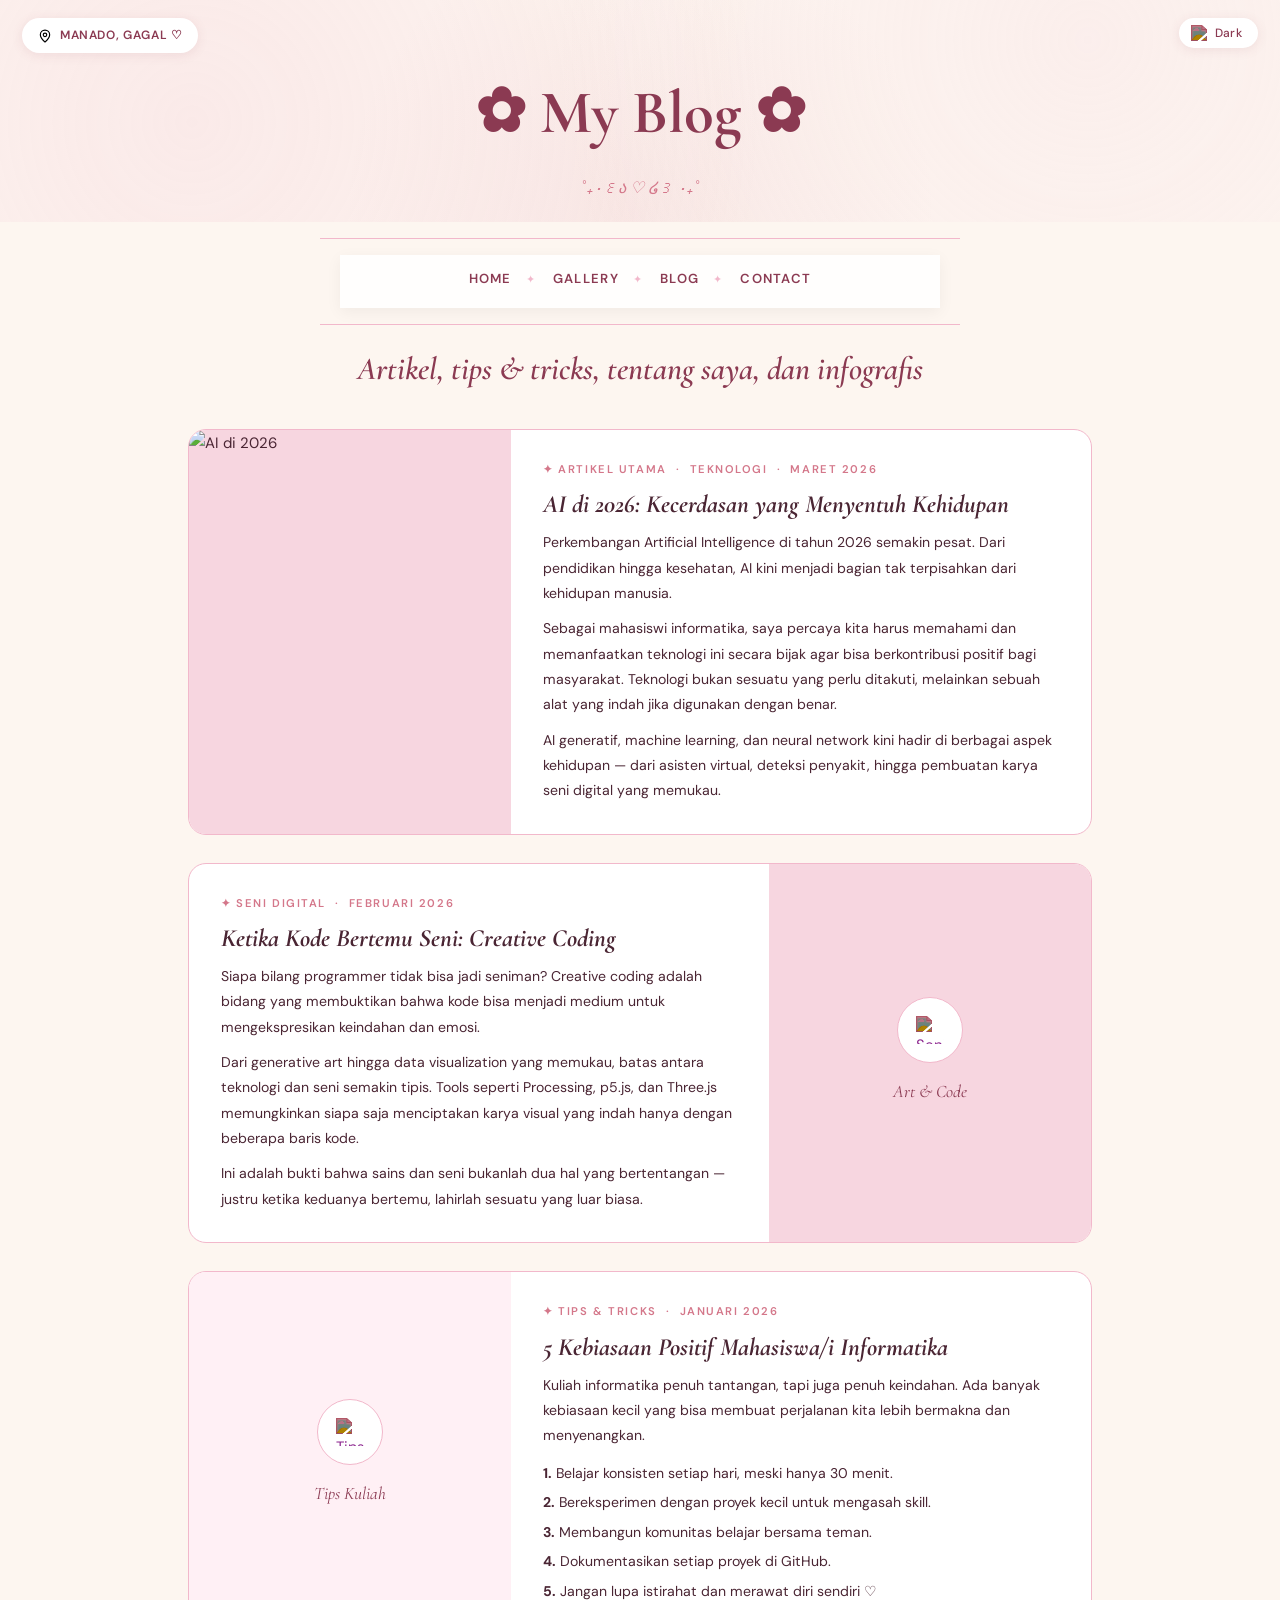
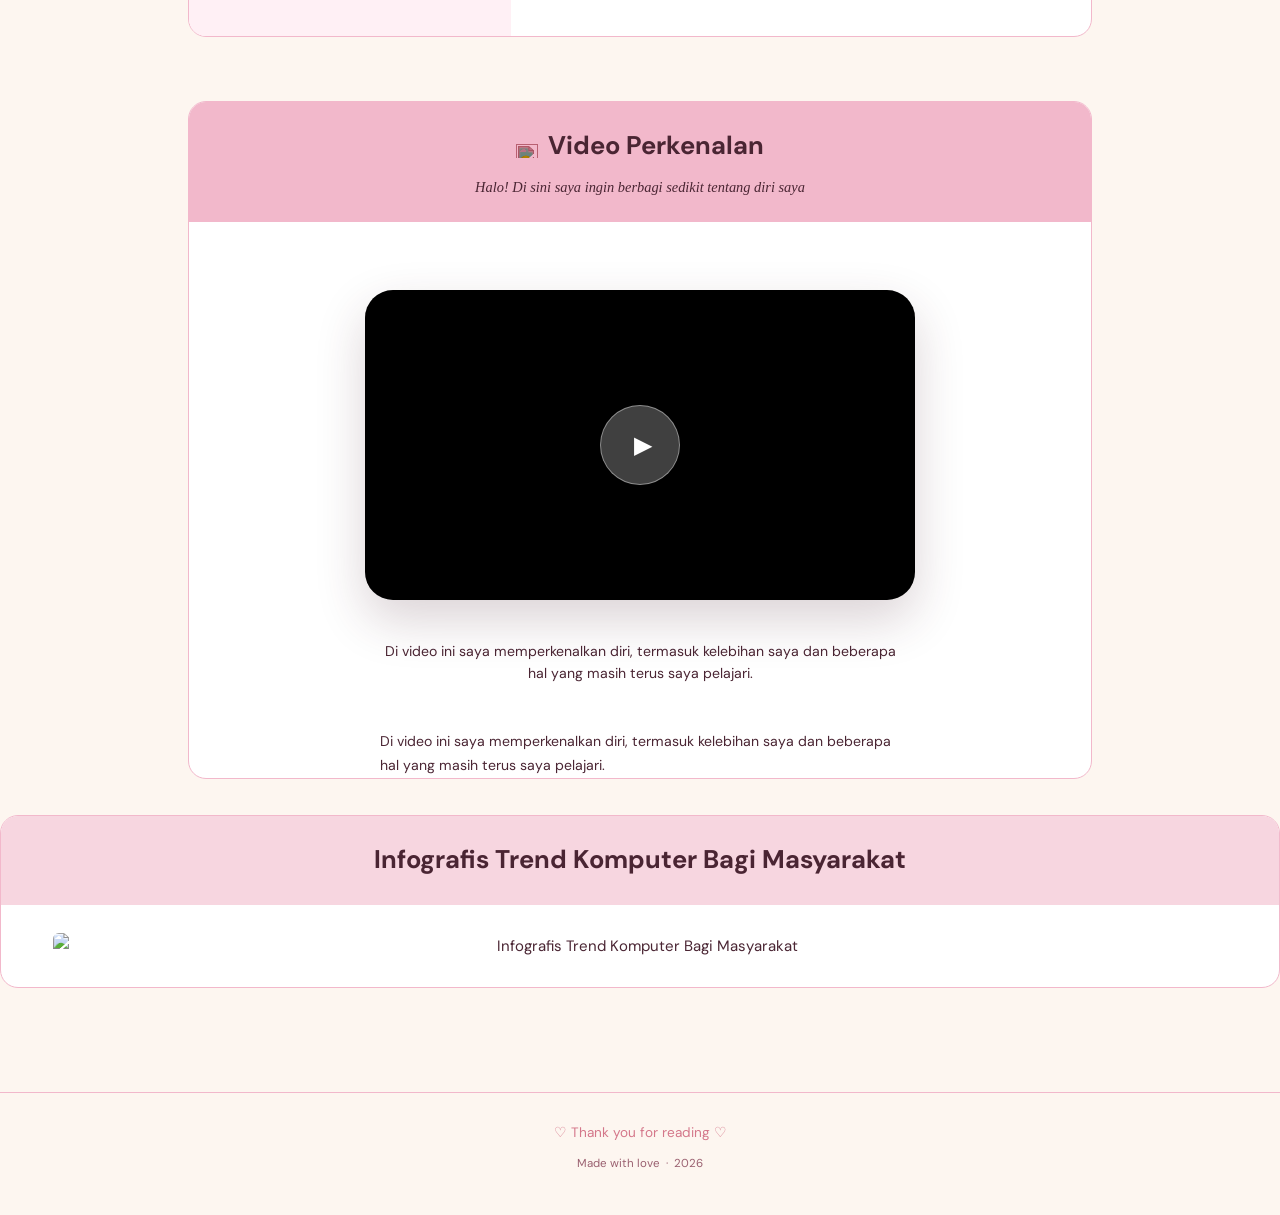
==== blog.html @ 06f2ef16 "Add files via upload" ====
<!DOCTYPE html>
<html lang="id">
<head>
  <meta charset="UTF-8">
  <meta name="viewport" content="width=device-width, initial-scale=1.0">
  <title>Blog — Gloria ✿</title>
  <link rel="stylesheet" href="style.css">
</head>
<body>

<button class="dark-toggle" id="darkToggle" aria-label="Toggle dark mode">
  <img src="icons/moon.svg" class="toggle-icon moon-icon" alt="Dark">
  <img src="icons/sun.svg"  class="toggle-icon sun-icon"  alt="Light">
  <span class="toggle-label-moon">Dark</span>
  <span class="toggle-label-sun" style="display:none">Light</span>
</button>
<style>
  body.dark .toggle-label-moon{display:none!important;}
  body.dark .toggle-label-sun{display:inline!important;}
</style>

<header class="site-header fade-in">
  <h1 class="title">✿ My Blog ✿</h1>
  <p class="subtitle">˚₊‧꒰ა ♡ ໒꒱ ‧₊˚</p>
</header>
<hr class="divider">

<nav class="navbar fade-in delay-1">
  <a href="index.html">Home</a><span class="sep">✦</span>
  <a href="gallery.html">Gallery</a><span class="sep">✦</span>
  <a href="blog.html">Blog</a><span class="sep">✦</span>
  <a href="contact.html">Contact</a>
</nav>
<hr class="divider">

<div class="page-wrapper">

  <div class="section-head fade-in delay-2" style="margin-bottom:32px;">
    <h2 class="heading" style="font-style:italic;">
      Artikel, tips &amp; tricks, tentang saya, dan infografis
    </h2>
  </div>

  <!-- ARTIKEL 1: foto4 kiri + teks kanan -->
  <article class="article-card fade-in">
    <div class="panel-img" style="min-height:320px;">
      <img src="img/foto4.jpeg" alt="AI di 2026">
    </div>
    <div class="panel-text">
      <p class="article-meta">✦ Artikel Utama &nbsp;·&nbsp; Teknologi &nbsp;·&nbsp; Maret 2026</p>
      <h2 class="article-title">AI di 2026: Kecerdasan yang Menyentuh Kehidupan</h2>
      <p class="article-body">
        Perkembangan Artificial Intelligence di tahun 2026 semakin pesat.
        Dari pendidikan hingga kesehatan, AI kini menjadi bagian tak terpisahkan dari kehidupan manusia.
      </p>
      <p class="article-body">
        Sebagai mahasiswi informatika, saya percaya kita harus memahami dan memanfaatkan teknologi ini
        secara bijak agar bisa berkontribusi positif bagi masyarakat. Teknologi bukan sesuatu yang perlu
        ditakuti, melainkan sebuah alat yang indah jika digunakan dengan benar.
      </p>
      <p class="article-body">
        AI generatif, machine learning, dan neural network kini hadir di berbagai aspek kehidupan —
        dari asisten virtual, deteksi penyakit, hingga pembuatan karya seni digital yang memukau.
      </p>
    </div>
  </article>

  <!-- ARTIKEL 2: teks kiri + ikon palette kanan -->
  <article class="article-card reverse fade-in">
    <div class="panel-text">
      <p class="article-meta">✦ Seni Digital &nbsp;·&nbsp; Februari 2026</p>
      <h2 class="article-title">Ketika Kode Bertemu Seni: Creative Coding</h2>
      <p class="article-body">
        Siapa bilang programmer tidak bisa jadi seniman? Creative coding adalah bidang yang membuktikan
        bahwa kode bisa menjadi medium untuk mengekspresikan keindahan dan emosi.
      </p>
      <p class="article-body">
        Dari generative art hingga data visualization yang memukau, batas antara teknologi dan seni
        semakin tipis. Tools seperti Processing, p5.js, dan Three.js memungkinkan siapa saja menciptakan
        karya visual yang indah hanya dengan beberapa baris kode.
      </p>
      <p class="article-body">
        Ini adalah bukti bahwa sains dan seni bukanlah dua hal yang bertentangan — justru ketika keduanya
        bertemu, lahirlah sesuatu yang luar biasa.
      </p>
    </div>
    <div class="panel-icon">
      <div class="icon-circle">
        <img src="icons/palette.svg" class="icon-svg-md icon-svg" alt="Seni Digital">
      </div>
      <span class="icon-label">Art &amp; Code</span>
    </div>
  </article>

  <!-- ARTIKEL 3: ikon lightbulb kiri + teks kanan -->
  <article class="article-card fade-in">
    <div class="panel-icon" style="background:var(--bg-soft);">
      <div class="icon-circle">
        <img src="icons/lightbulb.svg" class="icon-svg-md icon-svg" alt="Tips Kuliah">
      </div>
      <span class="icon-label">Tips Kuliah</span>
    </div>
    <div class="panel-text">
      <p class="article-meta">✦ Tips &amp; Tricks &nbsp;·&nbsp; Januari 2026</p>
      <h2 class="article-title">5 Kebiasaan Positif Mahasiswa/i Informatika</h2>
      <p class="article-body">
        Kuliah informatika penuh tantangan, tapi juga penuh keindahan. Ada banyak kebiasaan kecil yang
        bisa membuat perjalanan kita lebih bermakna dan menyenangkan.
      </p>
      <p class="article-body" style="line-height:2.1;">
        <strong>1.</strong> Belajar konsisten setiap hari, meski hanya 30 menit.<br>
        <strong>2.</strong> Bereksperimen dengan proyek kecil untuk mengasah skill.<br>
        <strong>3.</strong> Membangun komunitas belajar bersama teman.<br>
        <strong>4.</strong> Dokumentasikan setiap proyek di GitHub.<br>
        <strong>5.</strong> Jangan lupa istirahat dan merawat diri sendiri ♡
      </p>
    </div>
  </article>

  <div class="spacer-md"></div>

  <!-- VIDEO -->
  <section class="video-section fade-in">
    <div class="video-header">
      <h2 class="heading" style="font-size:1.6rem;display:flex;align-items:center;justify-content:center;gap:10px;">
        <img src="icons/stars.svg" class="icon-svg icon-filter" alt="">
        Video Perkenalan
      </h2>
      <p style="font-family:'Georgia',serif;font-style:italic;color:var(--text-dark);font-size:.9rem;margin-top:6px;transition:color .4s;">
        Halo! Di sini saya ingin berbagi sedikit tentang diri saya 
      </p>
    </div>
    <div class="video-body">
  
  <div class="video-floating-cinematic">
    <div class="video-container-inner">
      
      <div class="video-overlay" id="videoOverlay" style="background-image: url('img/foto25.jpg');">
        <div class="play-btn-modern">
          <span class="play-icon">▶</span>
        </div>
      </div>
      
      <video id="mainVideo" width="100%">
        <source src="video/video1.mp4" type="video/mp4">
        Browser tidak mendukung video.
      </video>
      
    </div>
  </div>

  <p style="font-size:.88rem;color:var(--text-dark);max-width:520px;margin:25px auto 0;transition:color .4s; line-height: 1.6;">
    Di video ini saya memperkenalkan diri, termasuk kelebihan saya dan beberapa hal yang masih terus saya pelajari.
  </p>
  
</div>

      <p style="font-size:.88rem;color:var(--text-dark);max-width:520px;margin:16px auto 0;transition:color .4s;">
        Di video ini saya memperkenalkan diri, termasuk kelebihan saya dan beberapa hal yang masih terus saya pelajari.
      </p>
      
    </div>
  </section>

  <div class="spacer-md"></div>

  <!-- INFOGRAFIS -->
  <section class="infografis-section fade-in">
    <div class="infografis-header">
      <h2 class="heading" style="font-size:1.6rem;">Infografis Trend Komputer Bagi Masyarakat</h2>
    </div>
    <div class="infografis-body">
      <img src="img/infografis.jpg" alt="Infografis Trend Komputer Bagi Masyarakat">
    </div>
  </section>

  <div class="spacer-lg"></div>
</div>

<footer class="site-footer">
  <p>♡ Thank you for reading ♡</p>
  <small>Made with love &nbsp;·&nbsp; 2026</small>
</footer>

<script src="script.js"></script>
</body>
</html>
---- style.css ----
/* ============================================================
   style.css — Gloria's World
   Soft coquette aesthetic · Cormorant Garamond + DM Sans
   ============================================================ */

@import url('https://fonts.googleapis.com/css2?family=Cormorant+Garamond:ital,wght@0,300;0,400;0,600;0,700;1,300;1,400;1,600;1,700&family=DM+Sans:opsz,wght@9..40,300;9..40,400;9..40,500;9..40,600&display=swap');

/* ── CSS Variables (Light) ── */
:root {
  --bg:           #FDF6F0;
  --bg-card:      #FFFFFF;
  --bg-pink:      #F7D6E0;
  --bg-blush:     #F2B8CB;
  --bg-soft:      #FFF0F5;
  --text-dark:    #4A2533;
  --text-mid:     #9A6070;
  --text-rose:    #D4778A;
  --text-wine:    #8B3A52;
  --border:       #F2B8CB;
  --shadow-sm:    0 2px 12px rgba(139,58,82,0.10);
  --shadow-md:    0 8px 32px rgba(139,58,82,0.15);
  --shadow-lg:    0 16px 48px rgba(139,58,82,0.18);
  --glow:         0 0 20px rgba(212,119,138,0.38);
  --radius-sm:    6px;
  --radius-md:    12px;
  --radius-lg:    18px;
  --radius-img:   14px;
  --transition:   0.28s cubic-bezier(0.4,0,0.2,1);
  --font-display: 'Cormorant Garamond', Georgia, serif;
  --font-body:    'DM Sans', Arial, sans-serif;
}

/* ── Dark Mode ── */
body.dark {
  --bg:           #180f13;
  --bg-card:      #231419;
  --bg-pink:      #3a1f2b;
  --bg-blush:     #4a2535;
  --bg-soft:      #2a1520;
  --text-dark:    #f0d6e0;
  --text-mid:     #c49aaa;
  --text-rose:    #e8a0b5;
  --text-wine:    #f2b8cb;
  --border:       #6b3a4d;
  --shadow-sm:    0 2px 12px rgba(0,0,0,0.35);
  --shadow-md:    0 8px 32px rgba(0,0,0,0.45);
  --glow:         0 0 20px rgba(242,184,203,0.18);
}

/* ── Reset ── */
*, *::before, *::after { box-sizing: border-box; margin: 0; padding: 0; }
html { scroll-behavior: smooth; }

/* ── Custom Cursor ── */
body {
  background-color: var(--bg);
  color: var(--text-dark);
  font-family: var(--font-body);
  font-size: 15px;
  line-height: 1.75;
  transition: background-color 0.4s ease, color 0.4s ease;
  min-height: 100vh;
  cursor: url("data:image/svg+xml,%3Csvg xmlns='http://www.w3.org/2000/svg' width='24' height='24' viewBox='0 0 24 24'%3E%3Ctext y='20' font-size='20'%3E✿%3C/text%3E%3C/svg%3E") 12 12, auto;
}
a, button, [onclick], .gallery-item, .carousel-btn, .carousel-dot, .dark-toggle {
  cursor: url("data:image/svg+xml,%3Csvg xmlns='http://www.w3.org/2000/svg' width='24' height='24' viewBox='0 0 24 24'%3E%3Ctext y='20' font-size='20'%3E✿%3C/text%3E%3C/svg%3E") 12 12, pointer;
}

a {
  color: var(--text-rose);
  text-decoration: none;
  transition: color var(--transition);
}
a:hover { color: var(--text-wine); }
img { display: block; }

/* ── Page Wrapper ── */
.page-wrapper { max-width: 960px; margin: 0 auto; padding: 0 28px; }

/* ── Dark Toggle ── */
.dark-toggle {
  position: fixed;
  top: 18px; right: 22px;
  z-index: 9999;
  background: var(--bg-card);
  border: 1.5px solid var(--border);
  border-radius: 50px;
  padding: 7px 16px 7px 12px;
  display: flex; align-items: center; gap: 8px;
  color: var(--text-wine);
  font-family: var(--font-body);
  font-size: 12px; font-weight: 500;
  box-shadow: var(--shadow-sm);
  transition: all var(--transition);
  letter-spacing: 0.03em;
  border: none;
  outline: none;
}
.dark-toggle:hover {
  transform: translateY(-2px);
  box-shadow: var(--shadow-md), var(--glow);
  background: var(--bg-soft);
}
.dark-toggle .toggle-icon {
  width: 16px; height: 16px; display: block;
}
body:not(.dark) .dark-toggle .toggle-icon.sun-icon { display: none; }
body.dark .dark-toggle .toggle-icon.moon-icon { display: none; }

/* ── Icon helper ── */
.icon-svg {
  display: inline-block;
  width: 22px; height: 22px;
  vertical-align: middle;
  transition: filter var(--transition), transform var(--transition);
}
.icon-svg-sm { width: 16px; height: 16px; }
.icon-svg-md { width: 28px; height: 28px; }
.icon-svg-lg { width: 40px; height: 40px; }

body:not(.dark) .icon-svg,
body:not(.dark) .icon-filter {
  filter: invert(27%) sepia(20%) saturate(1100%) hue-rotate(300deg) brightness(0.72);
}
body.dark .icon-svg,
body.dark .icon-filter {
  filter: invert(80%) sepia(15%) saturate(500%) hue-rotate(300deg) brightness(1.3);
}
/* Toggle icons always wine color */
body:not(.dark) .toggle-icon { filter: invert(27%) sepia(20%) saturate(1100%) hue-rotate(300deg) brightness(0.72); }
body.dark .toggle-icon { filter: invert(80%) sepia(15%) saturate(500%) hue-rotate(300deg) brightness(1.3); }

/* ── Header ── */
.site-header {
  text-align: center;
  padding: 60px 24px 20px;
  position: relative;
  overflow: hidden;
}
.site-header::before {
  content: '';
  position: absolute; inset: 0;
  background:
    radial-gradient(circle at 15% 55%, rgba(242,184,203,0.20) 0%, transparent 52%),
    radial-gradient(circle at 85% 18%, rgba(247,214,224,0.24) 0%, transparent 48%),
    radial-gradient(circle at 50% 95%, rgba(212,119,138,0.11) 0%, transparent 44%);
  pointer-events: none;
}
.site-header .title {
  font-family: var(--font-display);
  font-size: clamp(2.2rem, 6vw, 3.8rem);
  color: var(--text-wine);
  font-weight: 700;
  position: relative;
}
.site-header .subtitle {
  font-family: 'Georgia', serif;
  color: var(--text-rose);
  font-size: 1rem;
  font-style: italic;
  margin-top: 8px;
  position: relative;
}

/* ── Divider ── */
.divider {
  border: none;
  border-top: 1px solid var(--border);
  width: 50%; margin: 16px auto;
  transition: border-color 0.4s ease;
}

/* ── Navbar ── */
.navbar { text-align: center; padding: 10px 0 16px; }
.navbar a {
  font-family: var(--font-body);
  font-size: 0.82rem; font-weight: 600;
  color: var(--text-wine);
  letter-spacing: 0.10em; text-transform: uppercase;
  padding: 4px 2px;
  position: relative;
  transition: color var(--transition);
}
.navbar a::after {
  content: '';
  position: absolute; bottom: -1px; left: 50%;
  transform: translateX(-50%);
  width: 0; height: 1.5px;
  background: linear-gradient(90deg, var(--bg-blush), var(--text-rose));
  border-radius: 2px;
  transition: width 0.32s cubic-bezier(0.4,0,0.2,1);
}
.navbar a:hover { color: var(--text-rose); }
.navbar a:hover::after { width: 100%; }
.navbar .sep { color: var(--border); margin: 0 12px; font-size: 0.7rem; }
/* Cari bagian ini (namanya bisa nav, .navbar, atau .nav-links tergantung HTML-mu) */
nav {
  position: sticky;
  top: 15px; 
  z-index: 9998; 
  background-color: rgba(255, 255, 255, 0.85); 
  backdrop-filter: blur(10px); 
  -webkit-backdrop-filter: blur(10px); 
  box-shadow: 0 4px 15px rgba(0, 0, 0, 0.05);

  width: 600px; /* Kamu bisa memperbesar angkanya jadi 700px atau 800px jika ingin lebih lebar lagi */
  max-width: 90%; /* Menjaga agar aman dan tidak terpotong saat dibuka di HP */
  margin: 0 auto; /* Menjaga kotaknya tetap di tengah layar */
  padding: 15px 0; /* Memberi jarak atas dan bawah. Kiri-kanannya 0 karena sudah diatur oleh width */   
}

/* ── Section Head ── */
.section-label {
  font-family: var(--font-body);
  font-size: 0.70rem; font-weight: 600;
  letter-spacing: 0.16em; text-transform: uppercase;
  color: var(--text-rose);
}
.section-head { text-align: center; margin-bottom: 32px; }
.section-head .section-label { display: block; margin-bottom: 8px; }
.section-head .heading {
  font-family: var(--font-display);
  font-size: 2rem; font-style: italic;
  color: var(--text-wine); font-weight: 600;
}

/* ── Hero ── */
.hero-section {
  display: grid;
  grid-template-columns: auto 1fr;
  gap: 48px; align-items: center;
  padding: 48px 0;
}
.hero-photo-frame {
  background: var(--bg-pink);
  border: 3px solid var(--border);
  border-radius: var(--radius-md);
  padding: 10px 10px 0;
  display: inline-block;
  box-shadow: var(--shadow-sm);
  transition: background-color 0.4s, border-color 0.4s, box-shadow var(--transition);
}
.hero-photo-frame:hover { box-shadow: var(--shadow-md); }
.hero-photo-frame img {
  width: 160px; height: 214px;
  object-fit: cover;
  border-radius: var(--radius-sm);
  display: block;
}
.hero-photo-caption {
  text-align: center; padding: 8px 4px;
  font-family: 'Georgia', serif; font-style: italic;
  color: var(--text-rose); font-size: 0.85rem;
  transition: color 0.4s ease;
}
.welcome-tag {
  font-size: 0.78rem; font-weight: 500;
  color: var(--text-rose); letter-spacing: 0.08em;
  display: flex; align-items: center; gap: 6px;
  margin-bottom: 10px;
}
.hero-name {
  font-family: var(--font-display);
  font-size: clamp(1.8rem, 4vw, 2.8rem);
  font-style: italic; font-weight: 700;
  color: var(--text-wine); line-height: 1.15;
  margin-bottom: 10px;
}
.hero-role {
  font-family: 'Georgia', serif; font-style: italic;
  color: var(--text-rose); font-size: 1rem;
  margin-bottom: 16px;
  display: flex; align-items: center; gap: 7px;
}
.hero-desc {
  font-size: 0.9rem; color: var(--text-dark);
  margin-bottom: 20px; max-width: 460px;
  transition: color 0.4s ease;
}
.hero-tags { display: flex; flex-wrap: wrap; gap: 8px; margin-bottom: 22px; }
.tag-pill {
  background: var(--bg-soft);
  border: 1px solid var(--border);
  border-radius: 50px; padding: 4px 14px;
  font-size: 0.74rem; color: var(--text-wine); font-weight: 500;
  transition: background-color 0.4s, border-color 0.4s,
              transform var(--transition), box-shadow var(--transition);
}
.tag-pill:hover { transform: translateY(-2px); box-shadow: var(--shadow-sm); }

.btn-link {
  display: inline-flex; align-items: center; gap: 7px;
  font-weight: 600; font-size: 0.85rem;
  color: var(--text-wine);
  border: 1.5px solid var(--border);
  border-radius: 50px; padding: 9px 22px;
  background: transparent;
  transition: all var(--transition);
}
.btn-link:hover {
  background: var(--bg-pink);
  box-shadow: var(--glow), var(--shadow-sm);
  transform: translateY(-2px);
  color: var(--text-wine);
}

/* ── Box ── */
.box {
  background: var(--bg-card);
  border: 1px solid var(--border);
  border-radius: var(--radius-md);
  padding: 28px 32px;
  transition: background-color 0.4s, border-color 0.4s;
}
.box-soft {
  background: var(--bg-soft);
  border: 1px solid var(--border);
  border-radius: var(--radius-md);
  padding: 28px 32px;
  transition: background-color 0.4s, border-color 0.4s;
}
.quote-mark {
  font-family: 'Georgia', serif; font-size: 3.5rem;
  color: var(--border); line-height: 0.8;
  display: block; margin-bottom: 10px;
}
.quote-text {
  font-family: var(--font-display);
  font-size: 1.3rem; font-style: italic;
  color: var(--text-dark); transition: color 0.4s ease;
}
.quote-author {
  font-size: 0.8rem; color: var(--text-mid);
  margin-top: 14px; transition: color 0.4s ease;
}

/* ── Quick Links ── */
.quick-links { display: grid; grid-template-columns: repeat(3,1fr); gap: 14px; }
.quick-link-card {
  background: var(--bg-pink);
  border: 1px solid var(--border);
  border-radius: var(--radius-md);
  padding: 22px 18px; text-align: center;
  transition: background-color 0.4s, border-color 0.4s,
              transform var(--transition), box-shadow var(--transition);
}
.quick-link-card:hover { transform: translateY(-5px); box-shadow: var(--shadow-md), var(--glow); }
.quick-link-card:nth-child(2) { background: var(--bg-blush); }
.quick-link-card a { font-weight: 600; font-size: 0.9rem; color: var(--text-wine); }
.quick-link-card p { font-size: 0.78rem; color: var(--text-mid); margin-top: 4px; transition: color 0.4s; }

/* ── Carousel ── */
.carousel-wrapper {
  position: relative; overflow: hidden;
  border: 1px solid var(--border);
  border-radius: var(--radius-lg);
  background: var(--bg-card);
  box-shadow: var(--shadow-sm);
  transition: background-color 0.4s;
}
.carousel-track { display: flex; transition: transform 0.6s cubic-bezier(0.4,0,0.2,1); }
.carousel-slide {
  min-width: 100%;
  display: flex; flex-direction: column;
  align-items: center;
  padding: 36px 32px; gap: 12px; text-align: center;
}
.carousel-slide .slide-icon {
  width: 58px; height: 58px;
  background: var(--bg-soft);
  border: 1.5px solid var(--border);
  border-radius: 50%;
  display: flex; align-items: center; justify-content: center;
  margin-bottom: 4px; transition: background-color 0.4s, box-shadow var(--transition);
}
.carousel-slide:hover .slide-icon { box-shadow: var(--glow); }
.carousel-slide .slide-title {
  font-family: var(--font-display);
  font-size: 1.5rem; font-style: italic;
  color: var(--text-wine);
}
.carousel-slide .slide-text {
  font-size: 0.88rem; color: var(--text-mid);
  max-width: 380px; transition: color 0.4s;
}
.carousel-btn {
  position: absolute; top: 50%; transform: translateY(-50%);
  background: var(--bg-card); border: 1px solid var(--border);
  color: var(--text-wine); width: 36px; height: 36px;
  border-radius: 50%;
  font-size: 1.1rem;
  display: flex; align-items: center; justify-content: center;
  transition: all var(--transition); z-index: 10;
}
.carousel-btn:hover { background: var(--bg-pink); box-shadow: var(--glow); transform: translateY(-50%) scale(1.1); }
.carousel-btn.prev { left: 12px; }
.carousel-btn.next { right: 12px; }
.carousel-dots { display: flex; justify-content: center; gap: 7px; padding: 10px 0 14px; }
.carousel-dot {
  width: 7px; height: 7px; border-radius: 50%;
  background: var(--border); border: none;
  transition: background var(--transition), transform var(--transition);
}
.carousel-dot.active { background: var(--text-rose); transform: scale(1.45); }

/* ── Gallery ── */
.gallery-grid { display: flex; flex-direction: column; gap: 10px; }
.gallery-row { display: flex; gap: 10px; }
.gallery-item {
  overflow: hidden; position: relative;
  border: 2px solid var(--border);
  border-radius: var(--radius-img);
  transition: border-color var(--transition), box-shadow var(--transition);
}
.gallery-item:hover { box-shadow: var(--shadow-md); }
.gallery-item img {
  width: 100%; height: 100%;
  object-fit: cover; display: block;
  transition: transform 0.45s ease, filter 0.35s ease;
}
.gallery-item:hover img { transform: scale(1.05); filter: brightness(0.80); }

/* Caption slide-up */
.gallery-item .img-caption {
  position: absolute; bottom: 0; left: 0; right: 0;
  background: linear-gradient(0deg, rgba(74,37,51,0.84) 0%, transparent 100%);
  padding: 30px 14px 12px;
  transform: translateY(100%);
  transition: transform 0.32s cubic-bezier(0.4,0,0.2,1);
  border-radius: 0 0 calc(var(--radius-img) - 2px) calc(var(--radius-img) - 2px);
}
.gallery-item:hover .img-caption { transform: translateY(0); }
.img-caption span {
  font-family: var(--font-display);
  font-style: italic; font-size: 0.88rem;
  color: #fff;
  display: flex; align-items: center; gap: 6px;
}

/* ── Blog Articles ── */
.article-card {
  display: grid;
  grid-template-columns: 1fr 1.8fr;
  border: 1px solid var(--border);
  margin-bottom: 28px;
  background: var(--bg-card);
  border-radius: var(--radius-lg);
  overflow: hidden;
  transition: background-color 0.4s, border-color 0.4s,
              transform var(--transition), box-shadow var(--transition);
}
.article-card:hover { transform: translateY(-5px); box-shadow: var(--shadow-lg); }
.article-card.reverse { grid-template-columns: 1.8fr 1fr; }
.article-card .panel-img {
  background: var(--bg-pink); overflow: hidden;
  transition: background-color 0.4s;
  display: flex; align-items: center; justify-content: center;
}
.article-card .panel-img img {
  width: 100%; height: 100%; object-fit: cover;
  transition: transform 0.45s ease;
}
.article-card:hover .panel-img img { transform: scale(1.04); }
.article-card .panel-icon {
  background: var(--bg-pink);
  display: flex; flex-direction: column;
  align-items: center; justify-content: center;
  gap: 14px; padding: 32px 20px;
  transition: background-color 0.4s;
}
.article-card .panel-icon .icon-circle {
  width: 66px; height: 66px; border-radius: 50%;
  background: var(--bg-card);
  border: 1.5px solid var(--border);
  display: flex; align-items: center; justify-content: center;
  transition: background-color 0.4s, box-shadow var(--transition);
}
.article-card:hover .panel-icon .icon-circle { box-shadow: var(--glow); }
.article-card .panel-icon .icon-label {
  font-family: var(--font-display);
  font-size: 1.1rem; font-style: italic;
  color: var(--text-wine);
}
.article-card .panel-text {
  padding: 30px 32px;
  display: flex; flex-direction: column; gap: 10px;
}
.article-card .article-meta {
  font-size: 0.70rem; font-weight: 600;
  letter-spacing: 0.14em; text-transform: uppercase;
  color: var(--text-rose);
}
.article-card .article-title {
  font-family: var(--font-display);
  font-size: 1.55rem; font-style: italic;
  font-weight: 700; color: var(--text-dark);
  line-height: 1.25; transition: color 0.4s;
}
.article-card .article-body {
  font-size: 0.88rem; color: var(--text-dark);
  line-height: 1.80; transition: color 0.4s;
}

/* ── Video / Infografis ── */
.video-section, .infografis-section {
  border: 1px solid var(--border);
  border-radius: var(--radius-lg); overflow: hidden;
  background: var(--bg-card);
  transition: background-color 0.4s, border-color 0.4s;
}
.video-header, .infografis-header {
  padding: 22px; text-align: center;
  transition: background-color 0.4s;
}
.video-header { background: var(--bg-blush); }
.infografis-header { background: var(--bg-pink); }
.video-body, .infografis-body { padding: 28px; text-align: center; }
.video-body video {
  max-width: 100%; width: 520px;
  display: block; margin: 0 auto 16px;
  border-radius: var(--radius-md);
}
.infografis-body img { width: 96%; display: block; margin: 0 auto; border-radius: var(--radius-sm); }

/* ── Contact ── */
.contact-card {
  display: flex; align-items: center;
  border: 1px solid var(--border);
  border-radius: var(--radius-md); overflow: hidden;
  background: var(--bg-card); margin-bottom: 12px;
  transition: background-color 0.4s, border-color 0.4s,
              transform var(--transition), box-shadow var(--transition);
}
.contact-card:hover { transform: translateX(5px); box-shadow: var(--shadow-md), var(--glow); }
.contact-icon {
  width: 62px; min-height: 90px;
  background: var(--bg-pink);
  display: flex; align-items: center; justify-content: center;
  flex-shrink: 0; transition: background-color 0.4s;
}
.contact-icon.blush { background: var(--bg-blush); }
.contact-info { padding: 16px 20px; flex: 1; }
.contact-label {
  font-size: 0.68rem; font-weight: 600;
  letter-spacing: 0.14em; text-transform: uppercase;
  color: var(--text-mid); margin-bottom: 4px; transition: color 0.4s;
}
.contact-value {
  font-family: var(--font-display); font-size: 1.15rem;
  color: var(--text-dark); transition: color 0.4s;
}
.contact-arrow {
  padding: 0 20px; color: var(--border); font-size: 1rem;
  transition: color 0.4s, transform var(--transition);
}
.contact-card:hover .contact-arrow { color: var(--text-rose); transform: translateX(4px); }

/* ── Contact Form ── */
.contact-form {
  background: var(--bg-card);
  border: 1px solid var(--border);
  border-radius: var(--radius-lg);
  padding: 32px 36px;
  transition: background-color 0.4s, border-color 0.4s;
}
.contact-form .form-title {
  font-family: var(--font-display); font-size: 1.6rem;
  font-style: italic; color: var(--text-wine); margin-bottom: 24px;
}
.form-group { margin-bottom: 20px; }
.form-group label {
  display: block; font-size: 0.72rem; font-weight: 600;
  letter-spacing: 0.10em; text-transform: uppercase;
  color: var(--text-rose); margin-bottom: 7px;
}
.form-group input,
.form-group textarea {
  width: 100%; padding: 11px 16px;
  border: 1.5px solid var(--border);
  background: var(--bg); color: var(--text-dark);
  font-family: var(--font-body); font-size: 0.9rem;
  border-radius: var(--radius-sm); outline: none;
  transition: border-color var(--transition), background-color 0.4s, color 0.4s, box-shadow var(--transition);
}
.form-group input:focus, .form-group textarea:focus {
  border-color: var(--text-rose);
  box-shadow: 0 0 0 3px rgba(212,119,138,0.12);
}
.form-group input.error, .form-group textarea.error {
  border-color: #c0392b; box-shadow: 0 0 0 3px rgba(192,57,43,0.10);
}
.form-error { font-size: 0.74rem; color: #c0392b; margin-top: 5px; display: none; }
.form-error.visible { display: block; }
.form-group textarea { resize: vertical; min-height: 120px; }
.form-submit {
  display: inline-flex; align-items: center; gap: 8px;
  background: var(--bg-pink); border: 1.5px solid var(--border);
  border-radius: 50px; color: var(--text-wine);
  padding: 11px 28px;
  font-family: var(--font-body); font-size: 0.88rem; font-weight: 600;
  letter-spacing: 0.04em;
  transition: all var(--transition);
}
.form-submit:hover { background: var(--bg-blush); box-shadow: var(--glow), var(--shadow-sm); transform: translateY(-2px); }
.form-success {
  background: var(--bg-soft); border: 1px solid var(--border);
  border-radius: var(--radius-md); color: var(--text-wine);
  padding: 18px 22px; text-align: center;
  font-family: var(--font-display); font-size: 1.15rem; font-style: italic;
  display: none; margin-top: 16px;
  transition: background-color 0.4s, border-color 0.4s;
}
.form-success.visible { display: block; }

/* ── Lightbox ── */
.lightbox {
  display: none; position: fixed; inset: 0;
  background: rgba(20,8,14,0.93);
  z-index: 99999;
  align-items: center; justify-content: center;
  padding: 24px;
  backdrop-filter: blur(8px);
}
.lightbox.open { display: flex; }
.lightbox-inner {
  position: relative;
  max-width: 90vw; max-height: 90vh;
  display: flex; align-items: center; justify-content: center;
}
.lightbox-inner img {
  max-width: 88vw; max-height: 86vh;
  object-fit: contain;
  border: 2px solid rgba(242,184,203,0.28);
  box-shadow: 0 24px 80px rgba(0,0,0,0.65);
  border-radius: var(--radius-lg); /* smooth & estetik */
}
.lightbox-close {
  position: fixed; top: 18px; right: 22px;
  background: rgba(255,255,255,0.12);
  border: 1.5px solid rgba(242,184,203,0.4);
  color: #fff; width: 42px; height: 42px; border-radius: 50%;
  font-size: 1.2rem;
  display: flex; align-items: center; justify-content: center;
  transition: all var(--transition); z-index: 100001;
  backdrop-filter: blur(4px);
}
.lightbox-close:hover { background: rgba(242,184,203,0.25); transform: scale(1.1) rotate(90deg); }
.lightbox-nav {
  position: fixed; top: 50%; transform: translateY(-50%);
  background: rgba(255,255,255,0.10);
  border: 1.5px solid rgba(242,184,203,0.35);
  color: #fff; width: 48px; height: 48px; border-radius: 50%;
  font-size: 1.3rem;
  display: flex; align-items: center; justify-content: center;
  transition: all var(--transition); z-index: 100001;
  backdrop-filter: blur(4px);
}
.lightbox-nav:hover { background: rgba(242,184,203,0.2); transform: translateY(-50%) scale(1.08); }
.lightbox-prev { left: 16px; }
.lightbox-next { right: 16px; }

/* ── Glowy Page ── */
.glowy-header {
  text-align: center; padding: 48px 24px 20px;
  position: relative; overflow: hidden;
}
.glowy-header::before {
  content: ''; position: absolute; inset: 0;
  background:
    radial-gradient(circle at 20% 60%, rgba(242,184,203,0.16) 0%, transparent 52%),
    radial-gradient(circle at 80% 22%, rgba(247,214,224,0.20) 0%, transparent 48%);
  pointer-events: none;
}
.glowy-header .supertitle {
  font-family: 'Georgia', serif; font-style: italic;
  font-size: 0.9rem; color: var(--text-rose); letter-spacing: 0.08em; position: relative;
}
.glowy-header .main-title {
  font-family: var(--font-display);
  font-size: clamp(1.6rem, 5vw, 2.8rem);
  font-style: italic; font-weight: 700;
  color: var(--text-wine); margin: 8px 0; position: relative;
}
.glowy-grid {
  display: flex; flex-direction: column; gap: 10px;
  padding: 0 28px; max-width: 700px; margin: 0 auto;
}
.glowy-row { display: flex; gap: 10px; }
.glowy-separator {
  text-align: center; color: var(--border);
  font-size: 0.95rem; padding: 6px 0;
  font-family: 'Georgia', serif; font-style: italic;
}

/* ── Fade-in ── */
.fade-in {
  opacity: 0; transform: translateY(28px);
  transition: opacity 0.70s ease, transform 0.70s ease;
}
.fade-in.visible { opacity: 1; transform: translateY(0); }
.delay-1 { transition-delay: 0.08s; }
.delay-2 { transition-delay: 0.18s; }
.delay-3 { transition-delay: 0.28s; }
.delay-4 { transition-delay: 0.38s; }

/* ── Spacers ── */
.spacer-sm { height: 16px; }
.spacer-md { height: 36px; }
.spacer-lg { height: 56px; }

/* ── Footer ── */
.site-footer {
  text-align: center; padding: 28px 24px 40px;
  border-top: 1px solid var(--border); margin-top: 48px;
  transition: border-color 0.4s;
}
.site-footer p { font-size: 0.85rem; color: var(--text-rose); margin-bottom: 4px; transition: color 0.4s; }
.site-footer small { font-size: 0.72rem; color: var(--text-mid); transition: color 0.4s; }

/* ── Responsive ── */
@media (max-width: 680px) {
  .hero-section { grid-template-columns: 1fr; text-align: center; }
  .hero-photo-frame { margin: 0 auto; }
  .hero-tags { justify-content: center; }
  .article-card, .article-card.reverse { grid-template-columns: 1fr; }
  .article-card .panel-img { height: 200px; }
  .quick-links { grid-template-columns: 1fr; }
  .gallery-row, .glowy-row { flex-wrap: wrap; }
}

/* ── 8. VIDEO FLOATING SINEMATIK (B + D) ── */

.video-floating-cinematic {
  max-width: 550px;
  margin: 40px auto;
  perspective: 1000px; /* Memberi efek dimensi */
}

.video-container-inner {
  position: relative;
  width: 100%;
  aspect-ratio: 16 / 9;
  background: #000;
  /* Khas Gaya B: Melengkung & Melayang */
  border-radius: 28px; 
  overflow: hidden;
  box-shadow: 0 20px 50px rgba(74, 37, 51, 0.2); 
  transition: transform 0.5s cubic-bezier(0.175, 0.885, 0.32, 1.275), box-shadow 0.5s ease;
}

.video-container-inner:hover {
  transform: translateY(-12px) scale(1.02);
  box-shadow: 0 30px 60px rgba(74, 37, 51, 0.3);
}

.video-container-inner video {
  width: 100%;
  height: 100%;
  object-fit: cover;
  display: block;
}

/* Khas Gaya D: Custom Play Button */
.video-overlay {
  position: absolute;
  top: 0; left: 0; width: 100%; height: 100%;
  background-size: cover;
  background-position: center;
  z-index: 10;
  display: flex;
  align-items: center;
  justify-content: center;
  cursor: pointer;
  transition: all 0.4s ease;
}

/* Gelapkan sedikit gambar sampul agar tombol terlihat */
.video-overlay::before {
  content: '';
  position: absolute;
  top: 0; left: 0; width: 100%; height: 100%;
  background: rgba(0, 0, 0, 0.2);
  transition: background 0.3s ease;
}

.video-overlay:hover::before {
  background: rgba(0, 0, 0, 0.4);
}

/* Desain Tombol Play Modern */
.play-btn-modern {
  position: relative;
  z-index: 11;
  width: 80px;
  height: 80px;
  background: rgba(255, 255, 255, 0.25);
  backdrop-filter: blur(10px); /* Efek kaca kekinian */
  -webkit-backdrop-filter: blur(10px);
  border: 1px solid rgba(255, 255, 255, 0.4);
  border-radius: 50%;
  display: flex;
  align-items: center;
  justify-content: center;
  transition: all 0.4s ease;
}

.play-icon {
  color: #fff;
  font-size: 24px;
  margin-left: 5px; /* Pusatkan segitiga secara visual */
  transition: transform 0.3s ease;
}

.video-overlay:hover .play-btn-modern {
  transform: scale(1.15);
  background: rgba(255, 255, 255, 0.9);
}

.video-overlay:hover .play-icon {
  color: var(--text-wine); /* Berubah jadi warna tema saat hover */
  transform: scale(1.1);
}
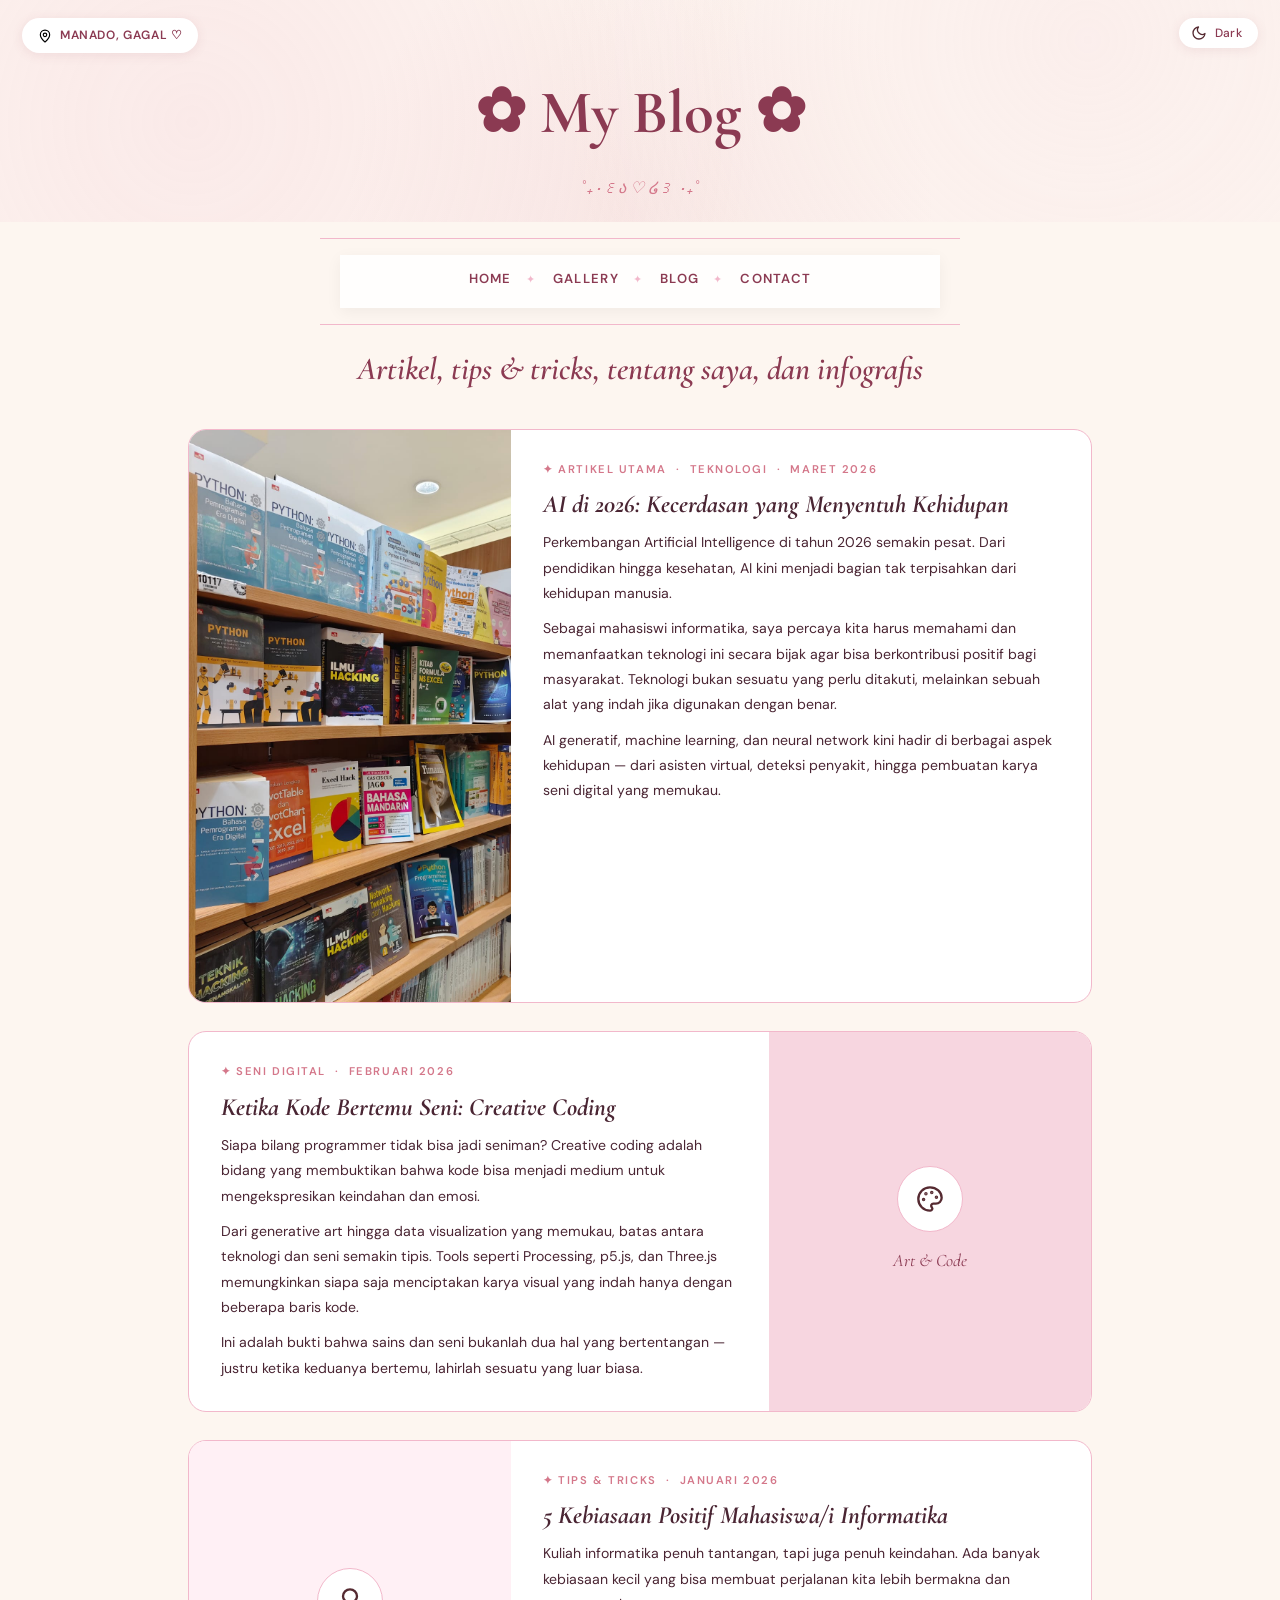
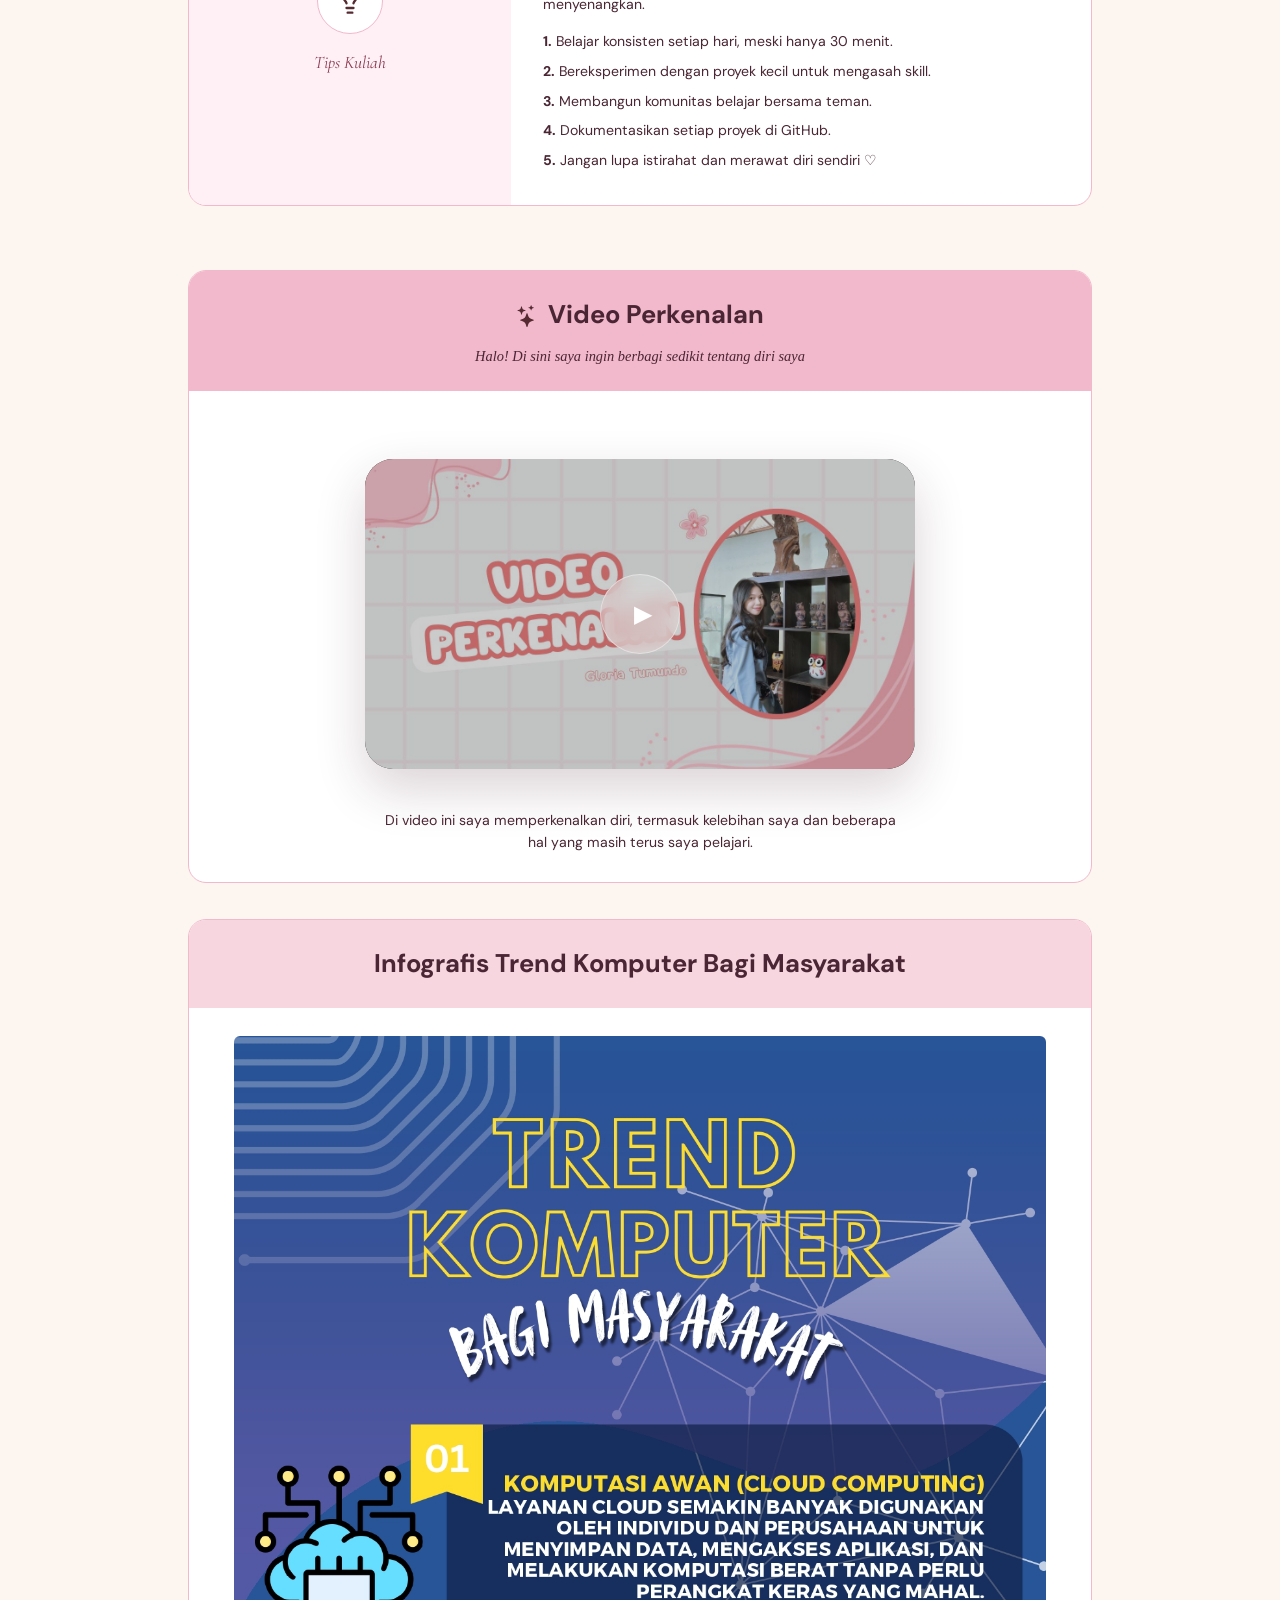
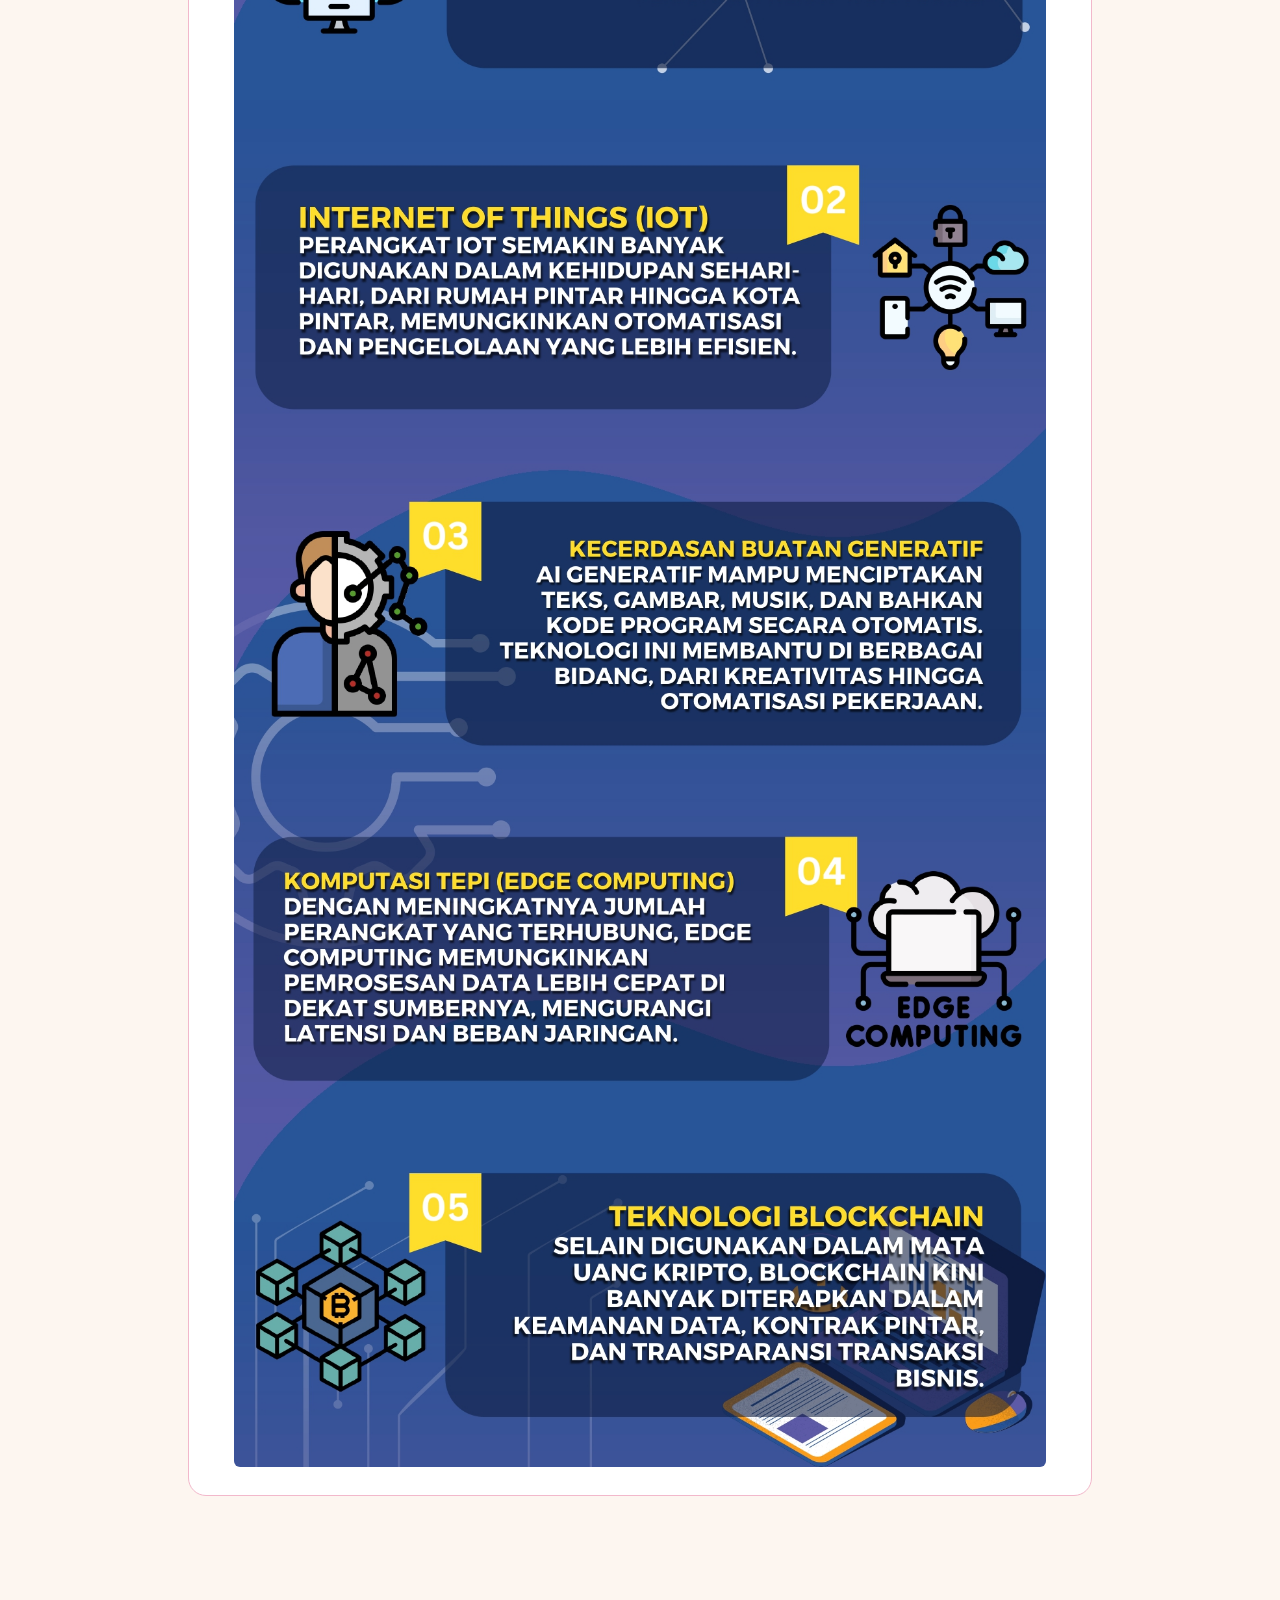
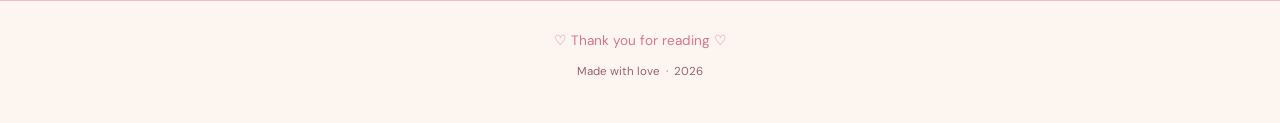
==== commit caa807da: "Update blog.html" ====
--- a/blog.html
+++ b/blog.html
@@ -154,12 +154,6 @@
   </p>
   
 </div>
-
-      <p style="font-size:.88rem;color:var(--text-dark);max-width:520px;margin:16px auto 0;transition:color .4s;">
-        Di video ini saya memperkenalkan diri, termasuk kelebihan saya dan beberapa hal yang masih terus saya pelajari.
-      </p>
-      
-    </div>
   </section>
 
   <div class="spacer-md"></div>
